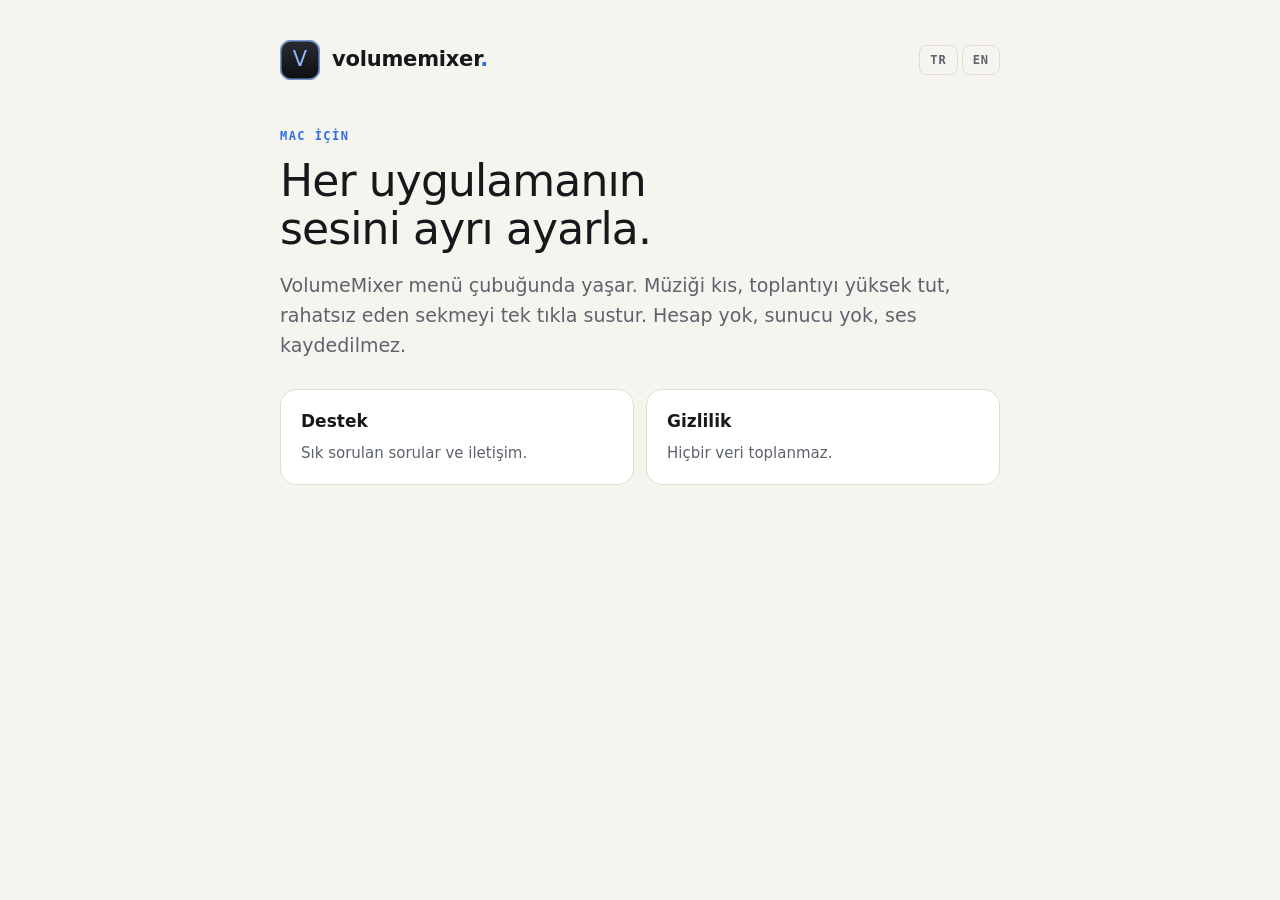
==== index.html @ 6d12c0da "VolumeMixer: destek ve gizlilik sayfaları" ====
<!doctype html>
<html lang="tr">
<head>
<meta charset="utf-8">
<meta name="viewport" content="width=device-width, initial-scale=1, viewport-fit=cover">
<title>VolumeMixer — Her uygulamanın sesi ayrı</title>
<meta name="description" content="VolumeMixer, Mac'te her uygulamanın ses seviyesini menü çubuğundan ayrı ayrı ayarlar. Hesap yok, sunucu yok, ses kaydedilmez.">
<link rel="stylesheet" href="style.css">
</head>
<body>
<span id="en"></span>
<div class="wrap">
  <header class="top">
    <a class="brand" href="index.html"><span class="mark" aria-hidden="true">V</span><b>volumemixer<i>.</i></b></a>
    <nav class="lang" aria-label="Dil / Language"><a href="index.html" hreflang="tr">TR</a><a href="index.html#en" hreflang="en">EN</a></nav>
  </header>
  <main class="lang-tr" lang="tr">
    <p class="eyebrow">Mac için</p>
    <h1>Her uygulamanın sesini ayrı ayarla.</h1>
    <p class="lede">VolumeMixer menü çubuğunda yaşar. Müziği kıs, toplantıyı yüksek tut, rahatsız eden sekmeyi tek tıkla sustur. Hesap yok, sunucu yok, ses kaydedilmez.</p>
    <div class="cards">
      <a href="support.html"><b>Destek</b><span>Sık sorulan sorular ve iletişim.</span></a>
      <a href="privacy.html"><b>Gizlilik</b><span>Hiçbir veri toplanmaz.</span></a>
    </div>
  </main>
  <main class="lang-en" lang="en">
    <p class="eyebrow">For Mac</p>
    <h1>Set the volume of every app separately.</h1>
    <p class="lede">VolumeMixer lives in your menu bar. Turn the music down, keep the meeting loud, mute a noisy tab in one click. No account, no server, audio is never recorded.</p>
    <div class="cards">
      <a href="support.html#en"><b>Support</b><span>FAQ and contact.</span></a>
      <a href="privacy.html#en"><b>Privacy</b><span>No data is collected.</span></a>
    </div>
  </main>
</div>
</body>
</html>
---- style.css ----
/* Parkly — Nocturne. Dış kaynak yok: yazı tipi, betik, analiz yüklenmez (gizlilik sayfası ziyaretçiyi izlemez). */
:root {
  --bg: #f6f4ef;
  --plate: #ffffff;
  --line: #e2ddd2;
  --text: #16181c;
  --muted: #5d636c;
  --accent: #2f6fe4;
  --accent-soft: rgba(47, 111, 228, 0.1);
  color-scheme: light;
}
@media (prefers-color-scheme: dark) {
  :root {
    --bg: #0b0d10;
    --plate: #14171c;
    --line: #262a31;
    --text: #ece8e1;
    --muted: #9aa0a8;
    --accent: #8fb4ff;
    --accent-soft: rgba(143, 180, 255, 0.1);
    color-scheme: dark;
  }
}
* { box-sizing: border-box; }
html { -webkit-text-size-adjust: 100%; }
body {
  margin: 0;
  background: var(--bg);
  color: var(--text);
  font: 17px/1.6 -apple-system, BlinkMacSystemFont, "SF Pro Text", "Segoe UI", system-ui, sans-serif;
  padding-left: max(20px, env(safe-area-inset-left, 0px));
  padding-right: max(20px, env(safe-area-inset-right, 0px));
}
.wrap { max-width: 720px; margin: 0 auto; padding-block: 40px 72px; }
header.top { display: flex; align-items: center; justify-content: space-between; gap: 16px; flex-wrap: wrap; margin-bottom: 48px; }
.brand { display: flex; align-items: center; gap: 12px; color: var(--text); text-decoration: none; }
.mark {
  width: 40px; height: 40px; border-radius: 11px; display: grid; place-items: center;
  background: linear-gradient(#2a2c31, #0d0f13); color: #8fb4ff; font-weight: 500; font-size: 21px;
  box-shadow: inset 0 0 0 1.5px rgba(143, 180, 255, 0.8);
}
.brand b { font-size: 21px; font-weight: 600; letter-spacing: -0.01em; }
.brand b i { color: var(--accent); font-style: normal; }
nav.lang { display: flex; gap: 4px; font: 600 12px/1 ui-monospace, "SF Mono", Menlo, monospace; letter-spacing: 0.08em; }
nav.lang a { color: var(--muted); text-decoration: none; padding: 8px 10px; border-radius: 8px; border: 1px solid var(--line); }
nav.lang a:hover, nav.lang a:focus-visible { color: var(--text); }
.eyebrow { font: 600 12px/1.4 ui-monospace, "SF Mono", Menlo, monospace; letter-spacing: 0.12em; text-transform: uppercase; color: var(--accent); margin: 0 0 12px; }
h1 { font-size: clamp(32px, 6vw, 44px); line-height: 1.1; font-weight: 300; letter-spacing: -0.02em; margin: 0 0 16px; text-wrap: balance; }
h2 { font-size: 21px; font-weight: 600; letter-spacing: -0.01em; margin: 44px 0 10px; text-wrap: balance; }
h3 { font-size: 17px; font-weight: 600; margin: 24px 0 6px; }
p, li { color: var(--text); }
.lede { font-size: 19px; color: var(--muted); margin: 0 0 8px; }
.meta { color: var(--muted); font-size: 14px; }
ul, ol { padding-left: 1.25em; }
li { margin: 6px 0; }
a { color: var(--accent); text-underline-offset: 3px; }
a:focus-visible { outline: 2px solid var(--accent); outline-offset: 3px; border-radius: 4px; }
.plate { background: var(--plate); border: 1px solid var(--line); border-radius: 16px; padding: 20px 22px; margin: 20px 0; }
.plate > :first-child { margin-top: 0; }
.plate > :last-child { margin-bottom: 0; }
.callout { border-left: 2px solid var(--accent); background: var(--accent-soft); border-radius: 0 12px 12px 0; padding: 14px 18px; margin: 20px 0; }
table { width: 100%; border-collapse: collapse; font-size: 15px; }
.table { overflow-x: auto; margin: 16px 0; }
th, td { text-align: left; padding: 10px 12px; border-bottom: 1px solid var(--line); vertical-align: top; }
th { font-weight: 600; color: var(--muted); font-size: 13px; letter-spacing: 0.04em; }
.cards { display: grid; grid-template-columns: repeat(auto-fit, minmax(200px, 1fr)); gap: 12px; margin: 28px 0; }
.cards a { display: block; text-decoration: none; color: var(--text); background: var(--plate); border: 1px solid var(--line); border-radius: 16px; padding: 18px 20px; }
.cards a:hover { border-color: var(--accent); }
.cards b { display: block; font-size: 17px; margin-bottom: 4px; }
.cards span { color: var(--muted); font-size: 15px; }
code { font: 0.92em ui-monospace, "SF Mono", Menlo, monospace; background: var(--accent-soft); padding: 1px 6px; border-radius: 6px; }
details { border-bottom: 1px solid var(--line); padding: 14px 0; }
details summary { cursor: pointer; font-weight: 600; list-style: none; }
details summary::-webkit-details-marker { display: none; }
details summary::after { content: "+"; float: right; color: var(--accent); font-weight: 400; }
details[open] summary::after { content: "–"; }
details > :not(summary) { margin-top: 10px; }
footer { margin-top: 64px; padding-top: 20px; border-top: 1px solid var(--line); color: var(--muted); font-size: 14px; display: flex; flex-wrap: wrap; gap: 8px 20px; }
footer a { color: var(--muted); }

/* İki dil, betik yok: varsayılan Türkçe; adres #en ile bitiyorsa İngilizce. */
.lang-en { display: none; }
body:has(#en:target) .lang-tr { display: none; }
body:has(#en:target) .lang-en { display: block; }
@media (prefers-reduced-motion: no-preference) { html { scroll-behavior: smooth; } }
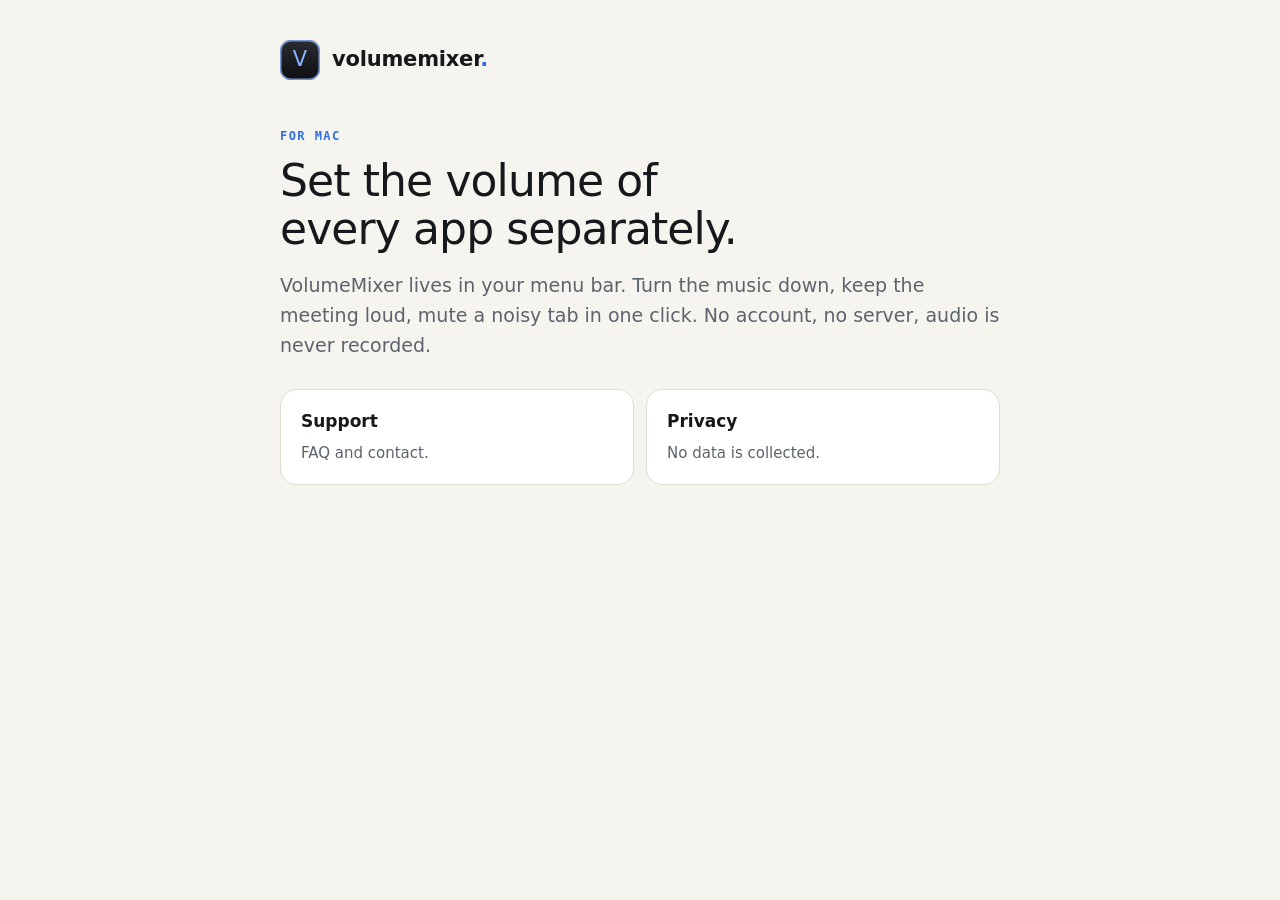
==== commit 869b2514: "Site: English only" ====
--- a/index.html
+++ b/index.html
@@ -1,35 +1,24 @@
 <!doctype html>
-<html lang="tr">
+<html lang="en">
 <head>
 <meta charset="utf-8">
 <meta name="viewport" content="width=device-width, initial-scale=1, viewport-fit=cover">
-<title>VolumeMixer — Her uygulamanın sesi ayrı</title>
-<meta name="description" content="VolumeMixer, Mac'te her uygulamanın ses seviyesini menü çubuğundan ayrı ayrı ayarlar. Hesap yok, sunucu yok, ses kaydedilmez.">
+<title>VolumeMixer — Per-app volume for Mac</title>
+<meta name="description" content="VolumeMixer sets the volume of every Mac app separately from the menu bar. No account, no server, audio is never recorded.">
 <link rel="stylesheet" href="style.css">
 </head>
 <body>
-<span id="en"></span>
 <div class="wrap">
   <header class="top">
     <a class="brand" href="index.html"><span class="mark" aria-hidden="true">V</span><b>volumemixer<i>.</i></b></a>
-    <nav class="lang" aria-label="Dil / Language"><a href="index.html" hreflang="tr">TR</a><a href="index.html#en" hreflang="en">EN</a></nav>
   </header>
-  <main class="lang-tr" lang="tr">
-    <p class="eyebrow">Mac için</p>
-    <h1>Her uygulamanın sesini ayrı ayarla.</h1>
-    <p class="lede">VolumeMixer menü çubuğunda yaşar. Müziği kıs, toplantıyı yüksek tut, rahatsız eden sekmeyi tek tıkla sustur. Hesap yok, sunucu yok, ses kaydedilmez.</p>
-    <div class="cards">
-      <a href="support.html"><b>Destek</b><span>Sık sorulan sorular ve iletişim.</span></a>
-      <a href="privacy.html"><b>Gizlilik</b><span>Hiçbir veri toplanmaz.</span></a>
-    </div>
-  </main>
-  <main class="lang-en" lang="en">
+  <main class="en" lang="en">
     <p class="eyebrow">For Mac</p>
     <h1>Set the volume of every app separately.</h1>
     <p class="lede">VolumeMixer lives in your menu bar. Turn the music down, keep the meeting loud, mute a noisy tab in one click. No account, no server, audio is never recorded.</p>
     <div class="cards">
-      <a href="support.html#en"><b>Support</b><span>FAQ and contact.</span></a>
-      <a href="privacy.html#en"><b>Privacy</b><span>No data is collected.</span></a>
+      <a href="support.html"><b>Support</b><span>FAQ and contact.</span></a>
+      <a href="privacy.html"><b>Privacy</b><span>No data is collected.</span></a>
     </div>
   </main>
 </div>
--- a/style.css
+++ b/style.css
@@ -79,7 +79,5 @@
 footer a { color: var(--muted); }
 
 /* İki dil, betik yok: varsayılan Türkçe; adres #en ile bitiyorsa İngilizce. */
-.lang-en { display: none; }
-body:has(#en:target) .lang-tr { display: none; }
-body:has(#en:target) .lang-en { display: block; }
+.lang-en-only { display: block; }
 @media (prefers-reduced-motion: no-preference) { html { scroll-behavior: smooth; } }
